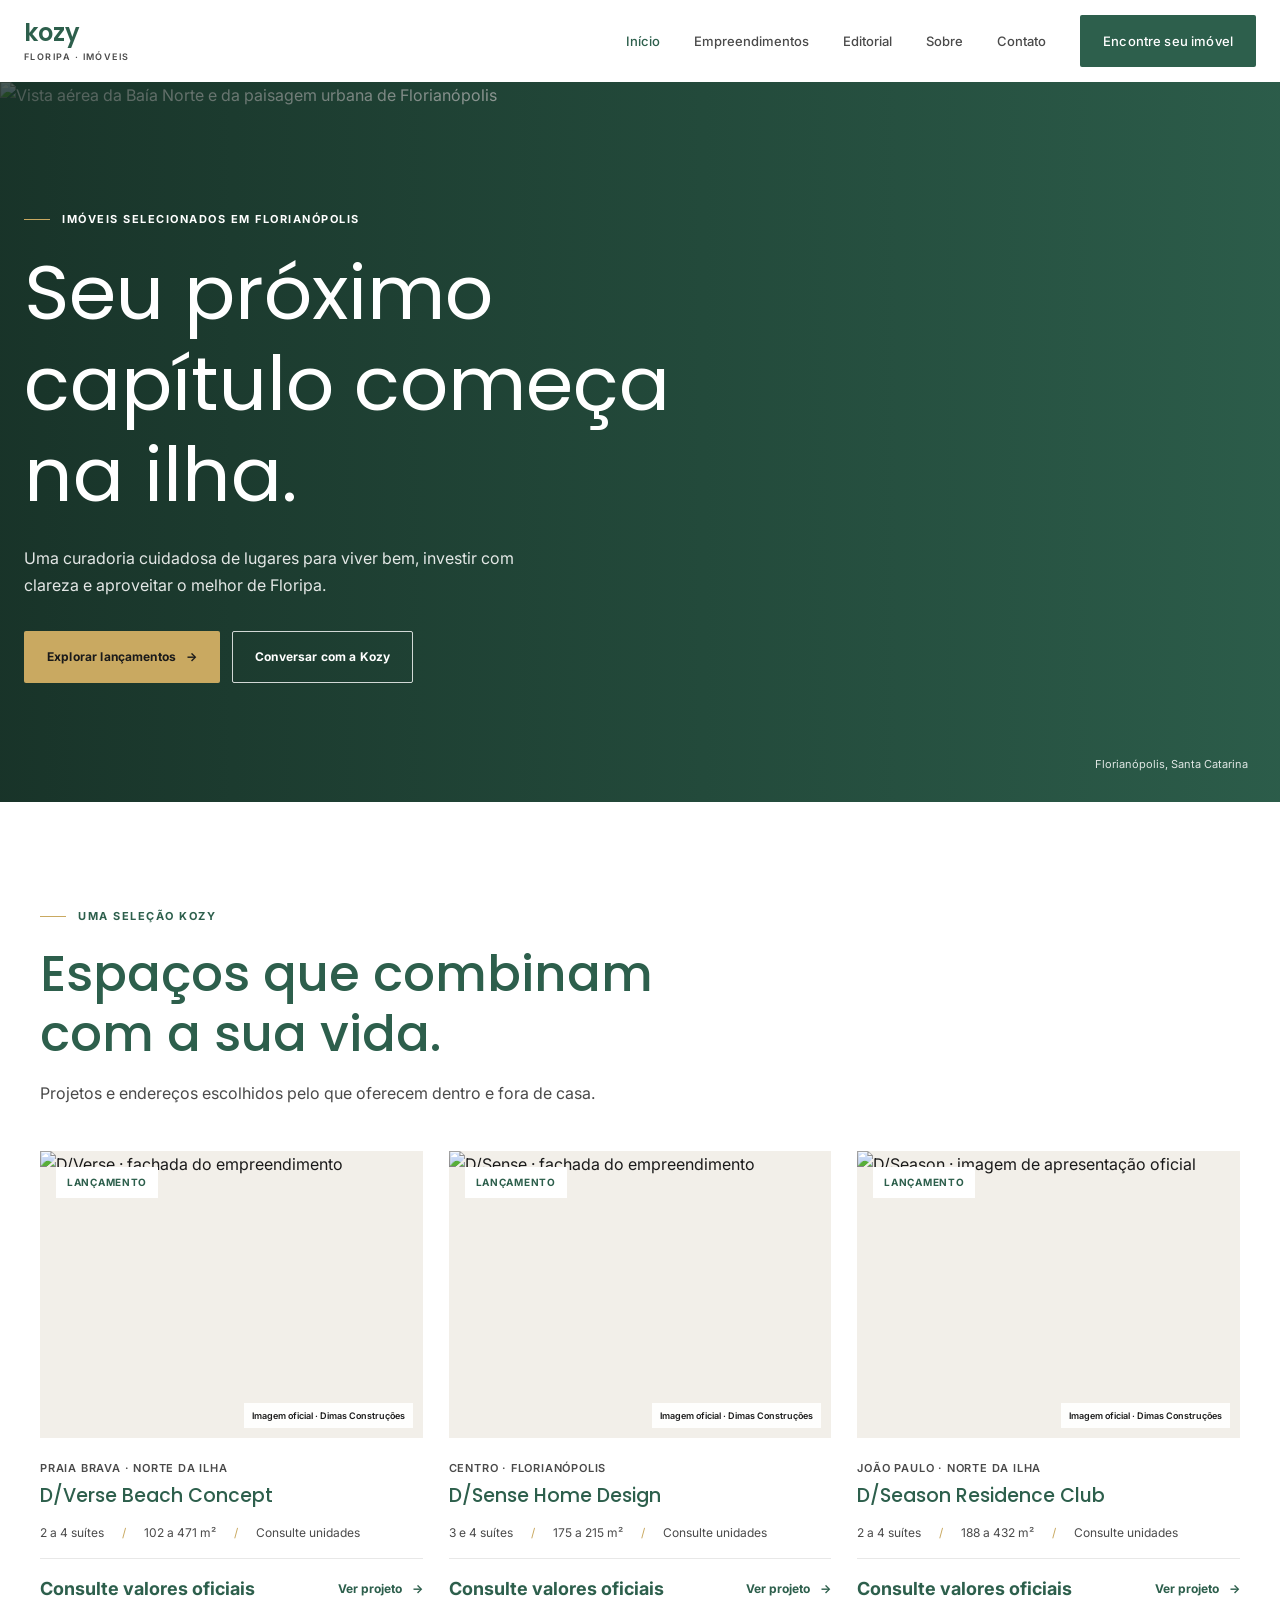
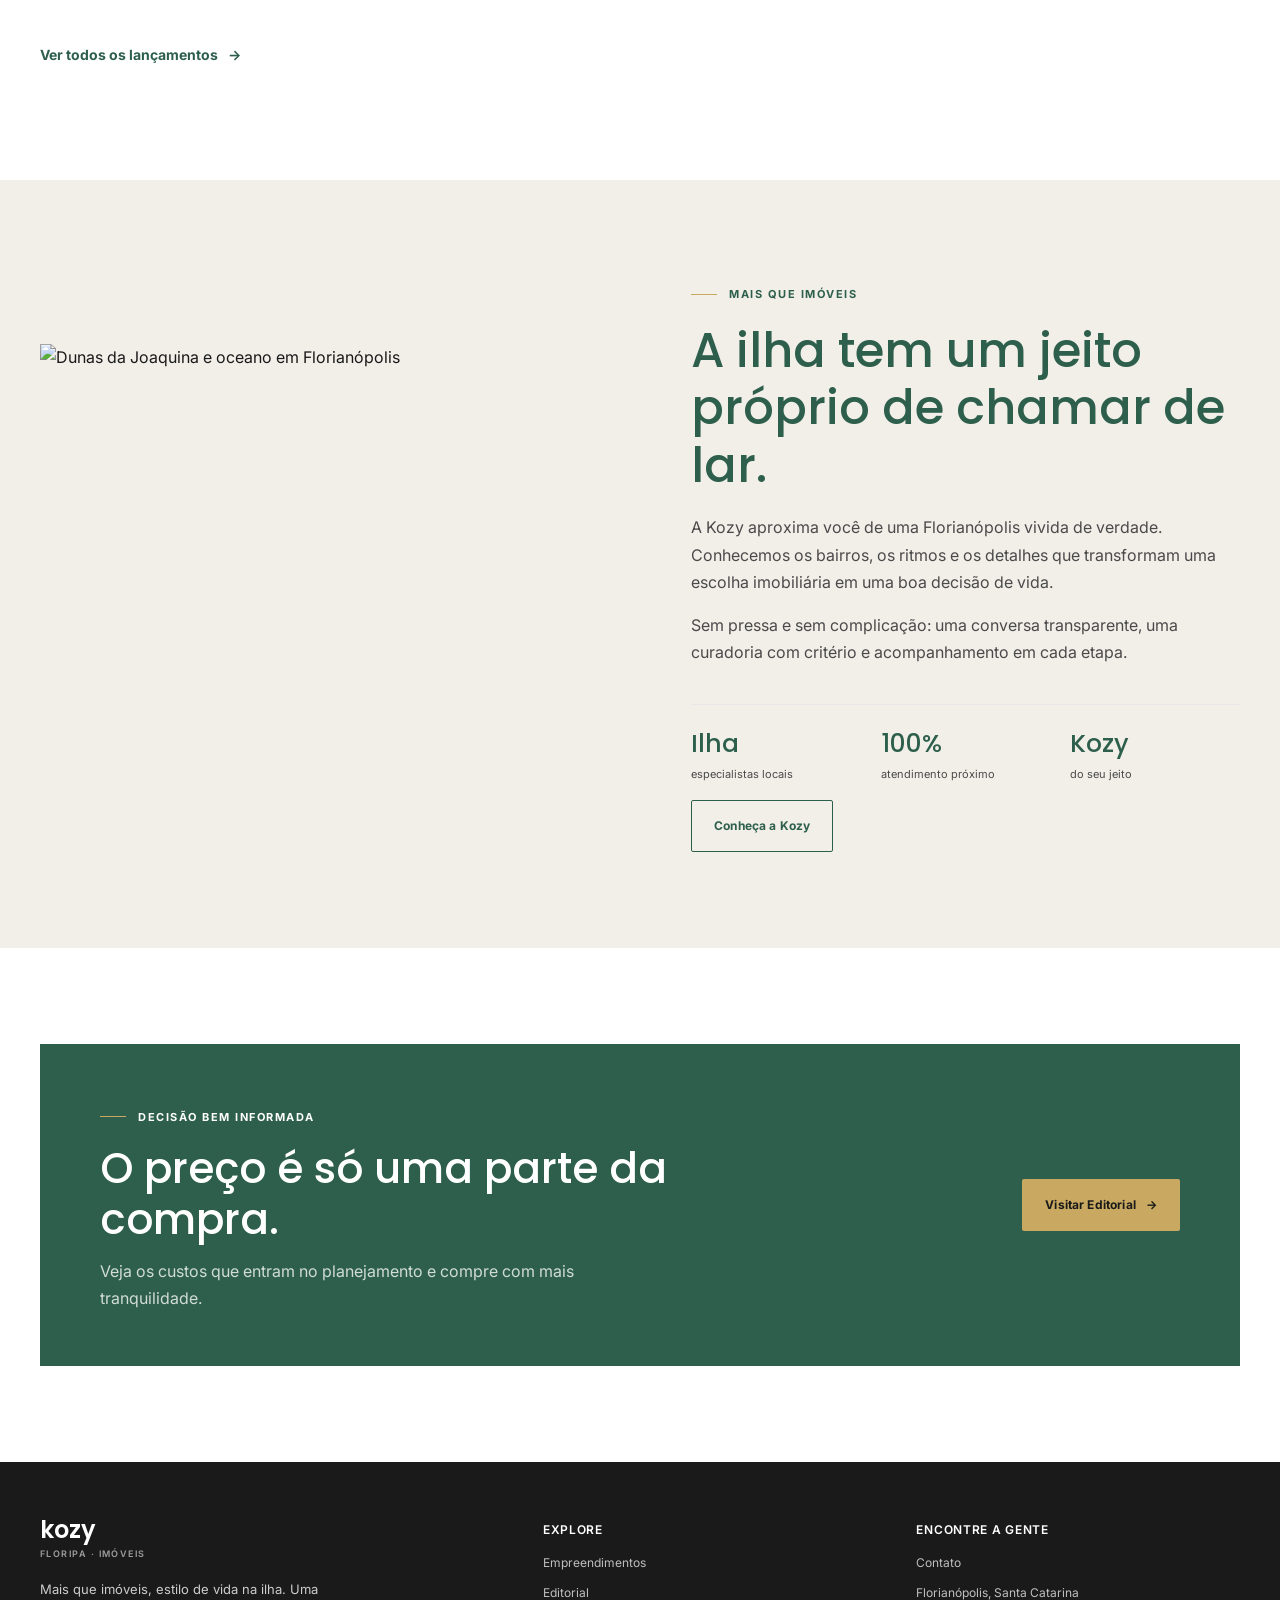
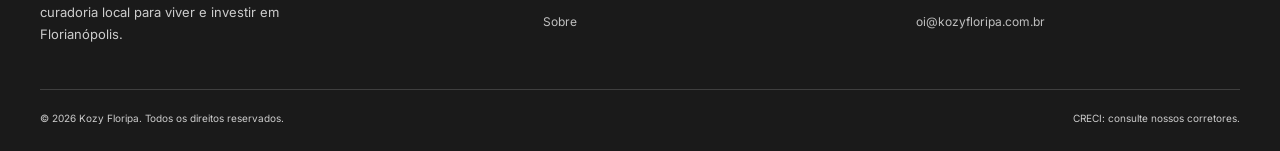
==== index.html @ d3d38489 "Publish Kozy Floripa static site" ====
<!doctype html>
<html lang="pt-BR">
<head>
  <meta charset="utf-8">
  <meta name="viewport" content="width=device-width, initial-scale=1">
  <meta name="description" content="Imóveis selecionados em Florianópolis. Descubra lançamentos e encontre seu lugar na ilha com a Kozy Floripa.">
  <meta name="theme-color" content="#2D5F4C">
  <title>Kozy Floripa | Mais que imóveis, estilo de vida na ilha</title>
  <link rel="preconnect" href="https://fonts.googleapis.com">
  <link rel="preconnect" href="https://fonts.gstatic.com" crossorigin>
  <link rel="preconnect" href="https://images.pexels.com">
  <link href="https://fonts.googleapis.com/css2?family=Inter:wght@400;500;600;700&family=Poppins:wght@400;500;600&display=swap" rel="stylesheet">
  <link rel="stylesheet" href="css/global.css">
  <script src="js/main.js" defer></script>
</head>
<body>
  <a class="skip-link" href="#conteudo">Pular para o conteúdo</a>
  <header class="site-header">
    <div class="header-inner">
      <a class="brand" href="index.html" aria-label="Kozy Floripa, página inicial"><span class="brand-name">kozy</span><span class="brand-caption">Floripa · imóveis</span></a>
      <button class="nav-toggle" type="button" aria-label="Abrir menu" aria-expanded="false" aria-controls="menu-principal"><span></span></button>
      <nav class="site-nav" id="menu-principal" aria-label="Navegação principal">
        <a href="index.html" aria-current="page">Início</a><a href="pages/lancamentos.html">Empreendimentos</a><a href="pages/editorial.html">Editorial</a><a href="#sobre-title">Sobre</a><a href="pages/contato.html">Contato</a><a class="button button--primary" href="pages/contato.html">Encontre seu imóvel</a>
      </nav>
    </div>
  </header>
  <main id="conteudo">
    <section class="hero" aria-labelledby="hero-title">
      <img class="hero-image" src="https://images.pexels.com/photos/15641806/pexels-photo-15641806.jpeg?auto=compress&amp;cs=tinysrgb&amp;w=2200" alt="Vista aérea da Baía Norte e da paisagem urbana de Florianópolis" fetchpriority="high">
      <div class="hero-content">
        <span class="eyebrow">Imóveis selecionados em Florianópolis</span>
        <h1 id="hero-title">Seu próximo capítulo começa na ilha.</h1>
        <p class="hero-copy">Uma curadoria cuidadosa de lugares para viver bem, investir com clareza e aproveitar o melhor de Floripa.</p>
        <div class="hero-actions"><a class="button button--secondary" href="pages/lancamentos.html">Explorar lançamentos <span aria-hidden="true">→</span></a><a class="button button--light" href="pages/contato.html">Conversar com a Kozy</a></div>
      </div>
      <span class="hero-note">Florianópolis, Santa Catarina</span>
    </section>
    <section class="section" aria-labelledby="destaques-title">
      <div class="container">
        <div class="section-heading"><span class="eyebrow">Uma seleção Kozy</span><h2 id="destaques-title">Espaços que combinam com a sua vida.</h2><p>Projetos e endereços escolhidos pelo que oferecem dentro e fora de casa.</p></div>
        <div class="property-grid" data-project-grid="featured">
          <article class="property-card"><a href="pages/empreendimento.html?imovel=brisa-do-leste" aria-label="Conheça o Brisa do Leste"><div class="property-image-wrap"><img class="property-image" src="https://images.pexels.com/photos/16962577/pexels-photo-16962577.jpeg?auto=compress&amp;cs=tinysrgb&amp;w=900" alt="Ondas na costa de Florianópolis" loading="lazy"><span class="property-status">Lançamento</span></div><div class="property-details"><p class="property-location">Rio Tavares · Florianópolis</p><h3>Brisa do Leste</h3><div class="property-meta"><span>2 e 3 quartos</span><span>78–124 m²</span><span>1–2 vagas</span></div><div class="property-footer"><span class="property-price">A partir de R$ 1,18 mi</span><span class="text-link" aria-hidden="true">Ver imóvel</span></div></div></a></article>
          <article class="property-card"><a href="pages/empreendimento.html?imovel=alameda-campeche" aria-label="Conheça o Alameda Campeche"><div class="property-image-wrap"><img class="property-image" src="https://images.pexels.com/photos/32852627/pexels-photo-32852627.jpeg?auto=compress&amp;cs=tinysrgb&amp;w=900" alt="Praia de Florianópolis à luz do amanhecer" loading="lazy"><span class="property-status">Últimas unidades</span></div><div class="property-details"><p class="property-location">Campeche · Florianópolis</p><h3>Alameda Campeche</h3><div class="property-meta"><span>2 quartos</span><span>84 m²</span><span>2 vagas</span></div><div class="property-footer"><span class="property-price">A partir de R$ 1,42 mi</span><span class="text-link" aria-hidden="true">Ver imóvel</span></div></div></a></article>
          <article class="property-card"><a href="pages/empreendimento.html?imovel=mirante-da-lagoa" aria-label="Conheça o Mirante da Lagoa"><div class="property-image-wrap"><img class="property-image" src="https://images.pexels.com/photos/34054819/pexels-photo-34054819.jpeg?auto=compress&amp;cs=tinysrgb&amp;w=900" alt="Paisagem costeira de Florianópolis com barcos e vegetação" loading="lazy"><span class="property-status">Em breve</span></div><div class="property-details"><p class="property-location">Lagoa da Conceição · Florianópolis</p><h3>Mirante da Lagoa</h3><div class="property-meta"><span>3 suítes</span><span>156 m²</span><span>2 vagas</span></div><div class="property-footer"><span class="property-price">Consulte condições</span><span class="text-link" aria-hidden="true">Ver imóvel</span></div></div></a></article>
        </div>
        <p style="margin-top:36px"><a class="text-link" href="pages/lancamentos.html">Ver todos os lançamentos</a></p>
      </div>
    </section>
    <section class="section section--sand" aria-labelledby="sobre-title">
      <div class="container split-layout">
        <img class="split-image" src="https://images.pexels.com/photos/15202791/pexels-photo-15202791.jpeg?auto=compress&amp;cs=tinysrgb&amp;w=1100" alt="Dunas da Joaquina e oceano em Florianópolis" loading="lazy">
        <div class="split-copy"><span class="eyebrow">Mais que imóveis</span><h2 id="sobre-title">A ilha tem um jeito próprio de chamar de lar.</h2><p>A Kozy aproxima você de uma Florianópolis vivida de verdade. Conhecemos os bairros, os ritmos e os detalhes que transformam uma escolha imobiliária em uma boa decisão de vida.</p><p>Sem pressa e sem complicação: uma conversa transparente, uma curadoria com critério e acompanhamento em cada etapa.</p><div class="stats-row"><div class="stat"><strong>Ilha</strong><span>especialistas locais</span></div><div class="stat"><strong>100%</strong><span>atendimento próximo</span></div><div class="stat"><strong>Kozy</strong><span>do seu jeito</span></div></div><a class="button button--outline" href="pages/contato.html">Conheça a Kozy</a></div>
      </div>
    </section>
    <section class="section" aria-labelledby="guia-title">
      <div class="container"><div class="cta-band"><div><span class="eyebrow" style="color:var(--branco)">Decisão bem informada</span><h2 id="guia-title">O preço é só uma parte da compra.</h2><p>Veja os custos que entram no planejamento e compre com mais tranquilidade.</p></div><a class="button button--secondary" href="pages/editorial.html">Visitar Editorial <span aria-hidden="true">→</span></a></div></div>
    </section>
  </main>
  <footer class="site-footer"><div class="container"><div class="footer-top"><div class="footer-brand"><a class="brand" href="index.html"><span class="brand-name">kozy</span><span class="brand-caption">Floripa · imóveis</span></a><p>Mais que imóveis, estilo de vida na ilha. Uma curadoria local para viver e investir em Florianópolis.</p></div><div class="footer-column"><h2>Explore</h2><a href="pages/lancamentos.html">Empreendimentos</a><a href="pages/editorial.html">Editorial</a><a href="#sobre-title">Sobre</a></div><div class="footer-column"><h2>Encontre a gente</h2><a href="pages/contato.html">Contato</a><address>Florianópolis, Santa Catarina</address><a href="mailto:oi@kozyfloripa.com.br">oi@kozyfloripa.com.br</a></div></div><div class="footer-bottom"><span>© 2026 Kozy Floripa. Todos os direitos reservados.</span><span>CRECI: consulte nossos corretores.</span></div></div></footer>
</body>
</html>
---- css/global.css ----
:root {
  --verde-natureza: #2D5F4C;
  --ouro-confianca: #C9A961;
  --coral-acolhimento: #E07A5F;
  --areia-leveza: #F2EFE9;
  --branco: #FFFFFF;
  --off-white: #FAFAFA;
  --cinza-claro: #E8E8E8;
  --cinza-medio: #9B9B9B;
  --cinza-escuro: #4A4A4A;
  --preto-suave: #1A1A1A;
  --sucesso: #2D5F4C;
  --alerta: #D4A574;
  --erro: #C75B5B;
  --informacao: #5B9BD5;
  --font-title: 'Poppins', sans-serif;
  --font-body: 'Inter', sans-serif;
  --content-width: 1200px;
  --space-section: 96px;
  --shadow-card: 0 8px 30px rgba(26, 26, 26, 0.08);
}

*, *::before, *::after { box-sizing: border-box; }
html { scroll-behavior: smooth; }
body {
  margin: 0;
  color: var(--preto-suave);
  background: var(--branco);
  font: 400 16px/1.7 var(--font-body);
  -webkit-font-smoothing: antialiased;
}
body, button, input, textarea, select { font-family: var(--font-body); }
img { display: block; max-width: 100%; }
a { color: inherit; text-decoration: none; }
button, input, textarea { font: inherit; }
button, a, summary { -webkit-tap-highlight-color: transparent; }
button { color: inherit; }
h1, h2, h3, h4 {
  margin: 0;
  color: var(--verde-natureza);
  font-family: var(--font-title);
  font-weight: 500;
  line-height: 1.2;
}
p { margin: 0 0 1rem; }
::selection { color: var(--branco); background: var(--verde-natureza); }
:focus-visible { outline: 3px solid var(--coral-acolhimento); outline-offset: 3px; }
.skip-link {
  position: fixed; z-index: 100; top: 8px; left: 8px; padding: 12px 16px;
  color: var(--branco); background: var(--verde-natureza); transform: translateY(-160%);
}
.skip-link:focus { transform: translateY(0); }
.container { width: min(var(--content-width), calc(100% - 48px)); margin-inline: auto; }
.section { padding-block: var(--space-section); }
.section--sand { background: var(--areia-leveza); }
.eyebrow {
  display: inline-flex; align-items: center; gap: 12px; margin-bottom: 18px;
  color: var(--verde-natureza); font-size: 11px; font-weight: 700; letter-spacing: 1.5px; text-transform: uppercase;
}
.eyebrow::before { width: 26px; height: 1px; background: var(--ouro-confianca); content: ''; }
.section-heading { max-width: 690px; margin-bottom: 44px; }
.section-heading h2 { max-width: 620px; font-size: clamp(32px, 4vw, 50px); }
.section-heading p { max-width: 560px; margin: 16px 0 0; color: var(--cinza-escuro); }
.text-link { display: inline-flex; align-items: center; gap: 10px; color: var(--verde-natureza); font-size: 14px; font-weight: 700; }
.text-link::after { content: '\2192'; transition: transform .2s ease; }
.text-link:hover::after { transform: translateX(4px); }

.site-header { position: relative; z-index: 20; background: var(--branco); }
.header-inner {
  display: flex; min-height: 82px; align-items: center; justify-content: space-between;
  width: min(1360px, calc(100% - 48px)); margin-inline: auto;
}
.brand { display: inline-flex; flex-direction: column; line-height: 1; }
.brand-name { color: var(--verde-natureza); font: 600 24px/1 var(--font-title); letter-spacing: 0; }
.brand-caption { margin-top: 7px; color: var(--cinza-escuro); font-size: 9px; font-weight: 600; letter-spacing: 1.45px; text-transform: uppercase; }
.site-nav { display: flex; align-items: center; gap: 34px; }
.site-nav a { color: var(--cinza-escuro); font-size: 13px; font-weight: 500; transition: color .2s; }
.site-nav a:hover, .site-nav a[aria-current="page"] { color: var(--verde-natureza); }
.site-nav a.button--primary, .site-nav a.button--primary:hover { color: var(--branco); }
.nav-toggle { display: none; width: 44px; height: 44px; align-items: center; justify-content: center; border: 1px solid var(--cinza-claro); background: transparent; cursor: pointer; }
.nav-toggle span, .nav-toggle span::before, .nav-toggle span::after { display: block; width: 18px; height: 1px; background: var(--verde-natureza); transition: transform .2s ease; }
.nav-toggle span { position: relative; }
.nav-toggle span::before, .nav-toggle span::after { position: absolute; left: 0; content: ''; }
.nav-toggle span::before { top: -6px; }
.nav-toggle span::after { top: 6px; }
.nav-toggle[aria-expanded="true"] span { background: transparent; }
.nav-toggle[aria-expanded="true"] span::before { top: 0; transform: rotate(45deg); }
.nav-toggle[aria-expanded="true"] span::after { top: 0; transform: rotate(-45deg); }

.button {
  display: inline-flex; min-height: 52px; align-items: center; justify-content: center; gap: 10px;
  padding: 0 22px; border: 1px solid transparent; border-radius: 2px;
  font-size: 12px; font-weight: 700; letter-spacing: .15px; cursor: pointer;
  transition: background .2s ease, color .2s ease, border-color .2s ease, transform .2s ease;
}
.button:hover { transform: translateY(-2px); }
.button--primary { color: var(--branco); background: var(--verde-natureza); }
.button--primary:hover { color: var(--branco); background: #234c3d; }
.button--secondary { color: var(--preto-suave); background: var(--ouro-confianca); }
.button--secondary:hover { color: var(--preto-suave); background: #d6ba78; }
.button--outline { border-color: var(--verde-natureza); color: var(--verde-natureza); background: transparent; }
.button--outline:hover { color: var(--branco); background: var(--verde-natureza); }
.button--light { border-color: rgba(255,255,255,.8); color: var(--branco); background: transparent; }
.button--light:hover { color: var(--verde-natureza); background: var(--branco); }

.hero { position: relative; display: flex; min-height: min(720px, calc(100svh - 82px)); align-items: center; color: var(--branco); background: var(--verde-natureza); isolation: isolate; }
.hero::before { position: absolute; z-index: -1; inset: 0; background: linear-gradient(90deg, rgba(18,38,30,.76) 0%, rgba(18,38,30,.44) 45%, rgba(18,38,30,.05) 100%); content: ''; }
.hero-image { position: absolute; z-index: -2; inset: 0; width: 100%; height: 100%; object-fit: cover; object-position: center 52%; }
.hero-content { width: min(1360px, calc(100% - 48px)); margin-inline: auto; padding-block: 90px; }
.hero .eyebrow { color: var(--branco); }
.hero h1 { max-width: 730px; color: var(--branco); font-size: clamp(42px, 6vw, 76px); font-weight: 400; }
.hero-copy { max-width: 520px; margin: 24px 0 32px; color: rgba(255,255,255,.88); font-size: 16px; }
.hero-actions { display: flex; flex-wrap: wrap; gap: 12px; }
.hero-note { position: absolute; right: 32px; bottom: 28px; color: rgba(255,255,255,.85); font-size: 11px; }
.page-hero { padding: 82px 0 74px; background: var(--areia-leveza); }
.page-hero .container { max-width: 900px; }
.page-hero h1 { max-width: 800px; font-size: clamp(38px, 5vw, 62px); }
.page-hero p { max-width: 650px; margin: 20px 0 0; color: var(--cinza-escuro); font-size: 17px; }

.property-grid { display: grid; grid-template-columns: repeat(3, minmax(0, 1fr)); gap: 26px; }
.property-card { min-width: 0; background: var(--branco); }
.property-image-wrap { position: relative; overflow: hidden; aspect-ratio: 4 / 3; background: var(--areia-leveza); }
.property-image { width: 100%; height: 100%; object-fit: cover; transition: transform .55s cubic-bezier(.2,.7,.2,1); }
.property-card:hover .property-image { transform: scale(1.035); }
.property-status { position: absolute; top: 16px; left: 16px; padding: 7px 11px; color: var(--verde-natureza); background: var(--branco); font-size: 10px; font-weight: 700; letter-spacing: .7px; text-transform: uppercase; }
.property-image-caption { position: absolute; right: 10px; bottom: 10px; padding: 5px 8px; color: var(--preto-suave); background: rgba(255,255,255,.92); font-size: 9px; font-weight: 600; }
.property-details { padding: 21px 0 0; }
.property-card > a { display: block; height: 100%; }
.property-location { margin-bottom: 7px; color: var(--cinza-escuro); font-size: 11px; font-weight: 600; letter-spacing: .8px; text-transform: uppercase; }
.property-details h3 { font-size: 19px; }
.property-meta { display: flex; flex-wrap: wrap; gap: 9px 18px; margin: 15px 0; color: var(--cinza-escuro); font-size: 12px; }
.property-meta span + span::before { margin-right: 18px; color: var(--ouro-confianca); content: '/'; }
.property-price { color: var(--verde-natureza); font-size: 18px; font-weight: 700; }
.property-footer { display: flex; align-items: center; justify-content: space-between; gap: 12px; padding-top: 15px; border-top: 1px solid var(--cinza-claro); }
.property-footer .text-link { font-size: 12px; }
.listing-toolbar { display: flex; flex-wrap: wrap; align-items: center; justify-content: space-between; gap: 18px; margin-bottom: 34px; }
.filter-list { display: flex; flex-wrap: wrap; gap: 8px; }
.filter-button { min-height: 40px; padding: 0 14px; border: 1px solid var(--cinza-claro); color: var(--cinza-escuro); background: var(--branco); font-size: 12px; cursor: pointer; }
.filter-button[aria-pressed="true"] { border-color: var(--verde-natureza); color: var(--branco); background: var(--verde-natureza); }
.listing-count { color: var(--cinza-escuro); font-size: 12px; }
.property-card[hidden] { display: none; }
.property-detail-hero { padding: 70px 0 46px; background: var(--areia-leveza); }
.property-detail-hero h1 { max-width: 850px; font-size: clamp(38px, 5vw, 62px); }
.property-detail-hero p { max-width: 650px; margin: 18px 0 0; color: var(--cinza-escuro); }
.property-gallery { display: grid; grid-template-columns: repeat(2, minmax(0, 1fr)); gap: 18px; }
.property-gallery-item { min-width: 0; margin: 0; }
.property-gallery-item:first-child { grid-column: 1 / -1; }
.property-gallery-item img { width: 100%; aspect-ratio: 16 / 10; object-fit: cover; background: var(--areia-leveza); }
.property-gallery-item:first-child img { aspect-ratio: 2 / 1; }
.property-gallery-item figcaption { padding-top: 9px; color: var(--cinza-escuro); font-size: 12px; }
.property-detail-note { margin-top: 28px; padding: 18px 20px; border-left: 2px solid var(--ouro-confianca); color: var(--cinza-escuro); background: var(--areia-leveza); font-size: 12px; }
.page-end-marker { display: block; width: 100%; height: 2px; }
.editorial-grid { display: grid; grid-template-columns: repeat(2, minmax(0, 1fr)); gap: 32px; }
.editorial-card { min-width: 0; }
.editorial-card a { display: block; }
.editorial-image-wrap { overflow: hidden; aspect-ratio: 16 / 10; background: var(--areia-leveza); }
.editorial-image { width: 100%; height: 100%; object-fit: cover; transition: transform .55s cubic-bezier(.2,.7,.2,1); }
.editorial-card a:hover .editorial-image { transform: scale(1.035); }
.editorial-card-copy { padding-top: 20px; }
.editorial-category { margin-bottom: 9px; color: var(--coral-acolhimento); font-size: 10px; font-weight: 700; letter-spacing: 1.1px; text-transform: uppercase; }
.editorial-card h2 { margin-bottom: 10px; font-size: 26px; }
.editorial-card-copy p:not(.editorial-category) { max-width: 540px; margin-bottom: 16px; color: var(--cinza-escuro); font-size: 14px; }
.editorial-meta { display: flex; gap: 16px; margin-top: 18px; color: var(--cinza-medio); font-size: 11px; }

.split-layout { display: grid; grid-template-columns: 1fr 1fr; align-items: center; gap: clamp(40px, 8vw, 110px); }
.split-image { width: 100%; min-height: 440px; max-height: 580px; object-fit: cover; }
.split-copy h2 { margin-bottom: 20px; font-size: clamp(32px, 4vw, 48px); }
.split-copy p { color: var(--cinza-escuro); }
.split-copy .button { margin-top: 14px; }
.stats-row { display: grid; grid-template-columns: repeat(3, 1fr); gap: 20px; margin-top: 38px; padding-top: 24px; border-top: 1px solid var(--cinza-claro); }
.stat strong { display: block; color: var(--verde-natureza); font: 500 25px/1.2 var(--font-title); }
.stat span { color: var(--cinza-escuro); font-size: 11px; }

.cta-band { display: flex; align-items: center; justify-content: space-between; gap: 36px; padding: 54px 60px; color: var(--branco); background: var(--verde-natureza); }
.cta-band h2 { max-width: 630px; color: var(--branco); font-size: clamp(28px, 3.4vw, 42px); }
.cta-band p { max-width: 550px; margin: 13px 0 0; color: rgba(255,255,255,.78); }
.cta-band .button { flex: 0 0 auto; }

.article-layout { display: grid; grid-template-columns: 250px minmax(0, 1fr); align-items: start; gap: 64px; }
.article-body { max-width: 760px; }
.article-toc { grid-column: 1; grid-row: 1; }
.article-body { grid-column: 2; grid-row: 1; }
.article-body h2 { margin: 52px 0 16px; font-size: 30px; }
.article-body h3 { margin: 32px 0 12px; font-size: 21px; }
.article-body p, .article-body li { color: var(--cinza-escuro); }
.article-body ul { padding-left: 22px; }
.article-toc { position: sticky; top: 24px; padding: 24px; border-left: 2px solid var(--ouro-confianca); background: var(--areia-leveza); }
.article-toc strong { display: block; margin-bottom: 12px; color: var(--verde-natureza); font-family: var(--font-title); font-size: 14px; }
.article-toc a { display: block; padding: 5px 0; color: var(--cinza-escuro); font-size: 12px; }
.article-toc a:hover { color: var(--verde-natureza); }
.comparison-wrap { overflow-x: auto; margin: 28px 0; }
.comparison-table { width: 100%; min-width: 570px; border-collapse: collapse; text-align: left; }
.comparison-table th, .comparison-table td { padding: 15px 16px; border-bottom: 1px solid var(--cinza-claro); }
.comparison-table th { color: var(--verde-natureza); background: var(--areia-leveza); font-size: 12px; }
.comparison-table td { color: var(--cinza-escuro); font-size: 13px; }
.comparison-table td:first-child { color: var(--preto-suave); font-weight: 600; }
.checklist { display: grid; gap: 11px; margin: 24px 0; padding: 0; list-style: none; }
.checklist li { display: flex; align-items: flex-start; gap: 12px; }
.checklist input { width: 18px; height: 18px; flex: 0 0 18px; margin: 4px 0 0; accent-color: var(--verde-natureza); }
.checklist label { color: var(--cinza-escuro); cursor: pointer; }
.faq-list { border-top: 1px solid var(--cinza-claro); }
.faq-item { border-bottom: 1px solid var(--cinza-claro); }
.faq-item summary { display: flex; align-items: center; justify-content: space-between; gap: 18px; padding: 21px 0; color: var(--verde-natureza); font-family: var(--font-title); font-size: 16px; cursor: pointer; list-style: none; }
.faq-item summary::-webkit-details-marker { display: none; }
.faq-item summary::after { color: var(--ouro-confianca); font: 400 24px/1 var(--font-body); content: '+'; }
.faq-item[open] summary::after { content: '\2212'; }
.faq-answer { max-width: 750px; padding: 0 38px 18px 0; color: var(--cinza-escuro); font-size: 14px; }
.article-gallery { display: grid; grid-template-columns: repeat(2, minmax(0, 1fr)); gap: 12px; margin: 30px 0; }
.article-gallery figure { min-width: 0; margin: 0; }
.article-gallery img { width: 100%; aspect-ratio: 4 / 3; object-fit: cover; background: var(--areia-leveza); }
.article-gallery figcaption { padding-top: 7px; color: var(--cinza-medio); font-size: 11px; }
.article-end { min-height: 1px; }
.reading-modal[hidden] { display: none; }
.reading-modal { position: fixed; z-index: 100; inset: 0; display: grid; place-items: center; padding: 20px; }
.reading-modal-backdrop { position: absolute; inset: 0; background: rgba(26,26,26,.66); }
.reading-modal-panel { position: relative; width: min(100%, 520px); padding: 38px; background: var(--branco); box-shadow: var(--shadow-card); }
.reading-modal-close { position: absolute; top: 12px; right: 12px; display: grid; width: 40px; height: 40px; place-items: center; border: 1px solid var(--cinza-claro); background: var(--branco); font-size: 22px; cursor: pointer; }
.reading-modal-panel h2 { margin-bottom: 14px; font-size: 32px; }
.reading-modal-panel p { color: var(--cinza-escuro); }
.reading-modal-panel .button { margin-top: 8px; }
body.modal-open { overflow: hidden; }

.contact-layout { display: grid; grid-template-columns: .8fr 1.2fr; gap: 80px; }
.contact-copy h2 { margin-bottom: 18px; font-size: 38px; }
.contact-copy > p { color: var(--cinza-escuro); }
.contact-method { margin-top: 28px; padding-top: 20px; border-top: 1px solid var(--cinza-claro); }
.contact-method span { display: block; margin-bottom: 5px; color: var(--cinza-medio); font-size: 10px; font-weight: 700; letter-spacing: 1px; text-transform: uppercase; }
.contact-method a, .contact-method address { color: var(--verde-natureza); font-size: 15px; font-style: normal; font-weight: 600; }
.contact-form { display: grid; grid-template-columns: 1fr 1fr; gap: 18px; }
.form-field { display: grid; gap: 7px; }
.form-field--full { grid-column: 1 / -1; }
.form-field label { color: var(--cinza-escuro); font-size: 12px; font-weight: 600; }
.form-field input, .form-field textarea, .form-field select { width: 100%; min-height: 50px; padding: 12px 14px; border: 1px solid var(--cinza-claro); border-radius: 0; color: var(--preto-suave); background: var(--branco); font-size: 14px; }
.form-field textarea { min-height: 130px; resize: vertical; }
.form-field input::placeholder, .form-field textarea::placeholder { color: var(--cinza-medio); }
.form-note { grid-column: 1 / -1; color: var(--cinza-escuro); font-size: 11px; }
.form-status { grid-column: 1 / -1; min-height: 20px; color: var(--verde-natureza); font-size: 13px; }
.contact-form .button { justify-self: start; }
.map-frame { display: block; width: 100%; height: 350px; border: 0; background: var(--areia-leveza); }

.site-footer { padding: 56px 0 24px; color: rgba(255,255,255,.78); background: var(--preto-suave); }
.footer-top { display: grid; grid-template-columns: 1.4fr 1fr 1fr; gap: 50px; padding-bottom: 44px; }
.footer-brand .brand-name { color: var(--branco); }
.footer-brand .brand-caption { color: rgba(255,255,255,.58); }
.footer-brand p { max-width: 320px; margin: 20px 0 0; font-size: 13px; }
.footer-column h2 { margin: 4px 0 16px; color: var(--branco); font: 600 12px var(--font-body); letter-spacing: .7px; text-transform: uppercase; }
.footer-column a, .footer-column address { display: block; margin: 9px 0; color: rgba(255,255,255,.72); font-size: 12px; font-style: normal; }
.footer-column a:hover { color: var(--ouro-confianca); }
.footer-bottom { display: flex; justify-content: space-between; gap: 18px; padding-top: 20px; border-top: 1px solid rgba(255,255,255,.16); font-size: 10px; }

@media (max-width: 900px) {
  :root { --space-section: 76px; }
  .site-nav { gap: 20px; }
  .site-nav .button { min-height: 44px; padding-inline: 14px; }
  .property-grid { grid-template-columns: repeat(2, minmax(0, 1fr)); }
  .article-layout { grid-template-columns: 1fr; gap: 26px; }
  .article-toc, .article-body { grid-column: 1; grid-row: auto; }
  .article-toc { position: static; }
  .contact-layout { gap: 44px; }
}
@media (max-width: 820px) {
  .nav-toggle { display: flex; }
  .site-nav {
    position: absolute; top: 100%; right: 0; left: 0; display: none; align-items: stretch; gap: 0;
    padding: 8px 18px 18px; border-top: 1px solid var(--cinza-claro); background: var(--branco); box-shadow: var(--shadow-card);
  }
  .site-nav.is-open { display: flex; flex-direction: column; }
  .site-nav a:not(.button) { padding: 13px 4px; border-bottom: 1px solid var(--cinza-claro); }
  .site-nav .button { margin-top: 14px; }
}
@media (max-width: 680px) {
  :root { --space-section: 62px; }
  .container, .header-inner, .hero-content { width: min(100% - 36px, var(--content-width)); }
  .header-inner { min-height: 72px; }
  .nav-toggle { display: flex; }
  .site-nav {
    position: absolute; top: 100%; right: 0; left: 0; display: none; align-items: stretch; gap: 0;
    padding: 8px 18px 18px; border-top: 1px solid var(--cinza-claro); background: var(--branco); box-shadow: var(--shadow-card);
  }
  .site-nav.is-open { display: flex; flex-direction: column; }
  .site-nav a:not(.button) { padding: 13px 4px; border-bottom: 1px solid var(--cinza-claro); }
  .site-nav .button { margin-top: 14px; }
  .hero { min-height: 650px; min-height: min(720px, calc(100svh - 72px)); }
  .hero::before { background: linear-gradient(90deg, rgba(18,38,30,.74), rgba(18,38,30,.3)); }
  .hero-content { padding-block: 70px; }
  .hero h1 { max-width: 550px; font-size: clamp(40px, 11vw, 60px); }
  .hero-copy { font-size: 14px; }
  .hero-note { right: 18px; bottom: 16px; font-size: 9px; }
  .page-hero { padding: 60px 0 52px; }
  .page-hero p { font-size: 15px; }
  .property-grid { grid-template-columns: 1fr; gap: 34px; }
  .property-gallery { grid-template-columns: 1fr; gap: 16px; }
  .property-gallery-item:first-child { grid-column: auto; }
  .property-gallery-item:first-child img { aspect-ratio: 4 / 3; }
  .editorial-grid { grid-template-columns: 1fr; gap: 36px; }
  .property-image-wrap { aspect-ratio: 1.25 / 1; }
  .split-layout, .contact-layout { grid-template-columns: 1fr; gap: 34px; }
  .split-image { min-height: 300px; max-height: 420px; }
  .stats-row { gap: 10px; }
  .stat strong { font-size: 21px; }
  .stat span { font-size: 10px; }
  .cta-band { align-items: flex-start; flex-direction: column; padding: 36px 24px; }
  .listing-toolbar { align-items: flex-start; flex-direction: column; }
  .filter-list { gap: 6px; }
  .filter-button { padding-inline: 11px; }
  .article-body h2 { margin-top: 40px; font-size: 26px; }
  .article-gallery { gap: 8px; }
  .reading-modal-panel { padding: 32px 24px 26px; }
  .reading-modal-panel h2 { font-size: 27px; }
  .contact-copy h2 { font-size: 32px; }
  .contact-form { grid-template-columns: 1fr; }
  .form-field--full, .form-note, .form-status { grid-column: auto; }
  .footer-top { grid-template-columns: 1fr 1fr; gap: 30px 20px; }
  .footer-brand { grid-column: 1 / -1; }
  .footer-bottom { flex-direction: column; }
}
@media (prefers-reduced-motion: reduce) {
  *, *::before, *::after { scroll-behavior: auto !important; transition-duration: .01ms !important; animation-duration: .01ms !important; }
}
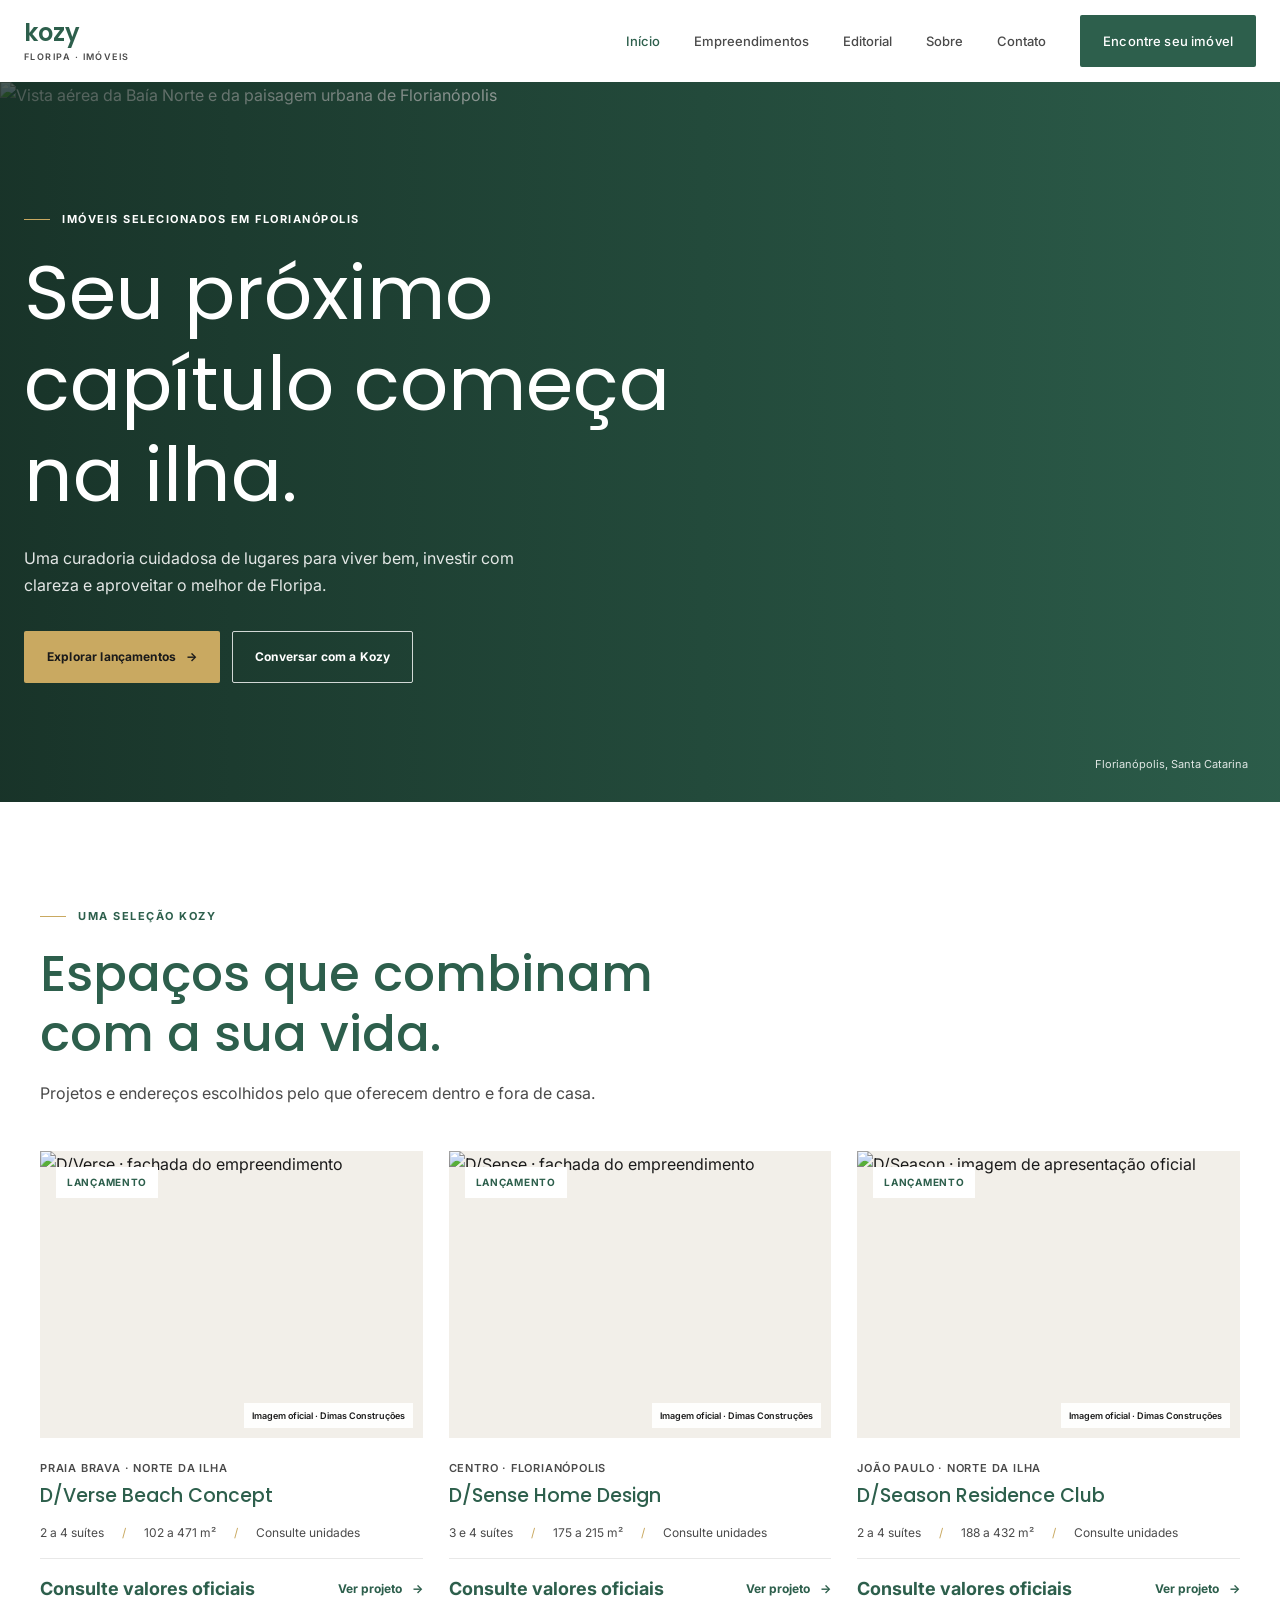
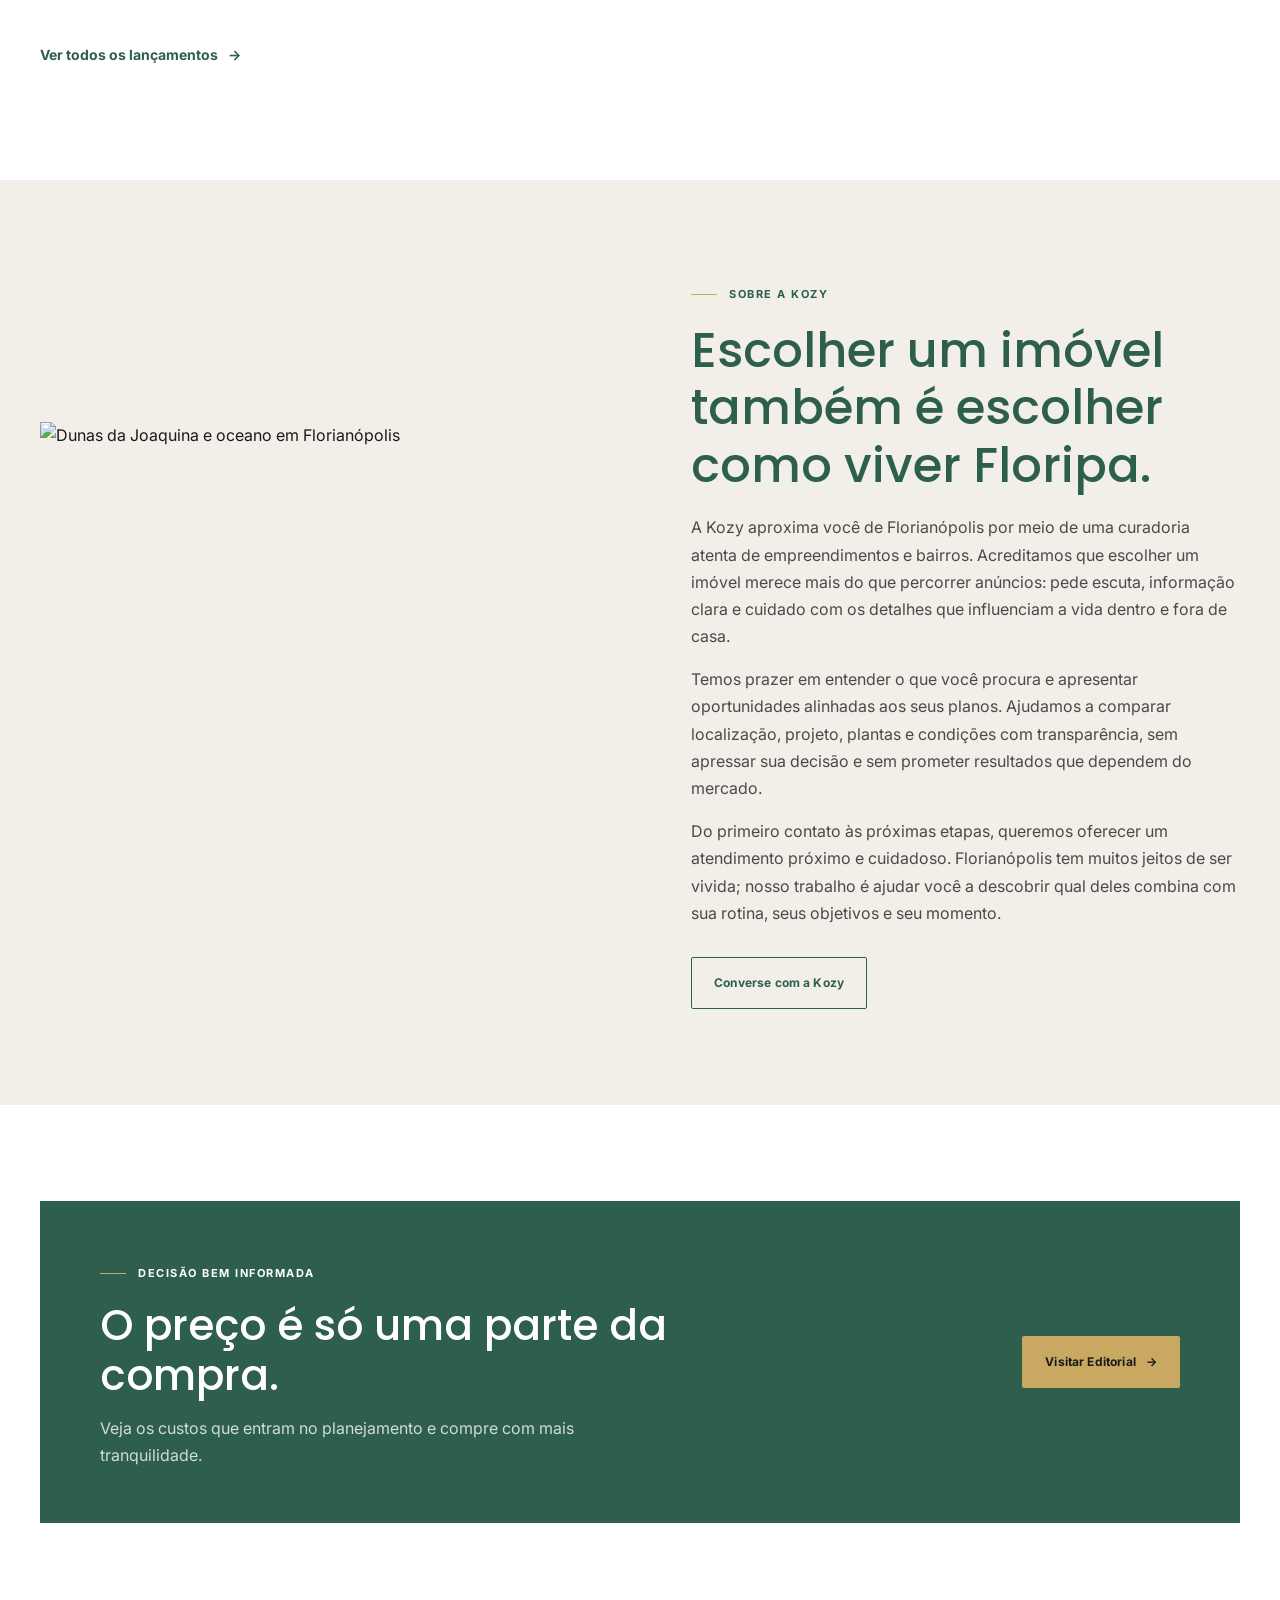
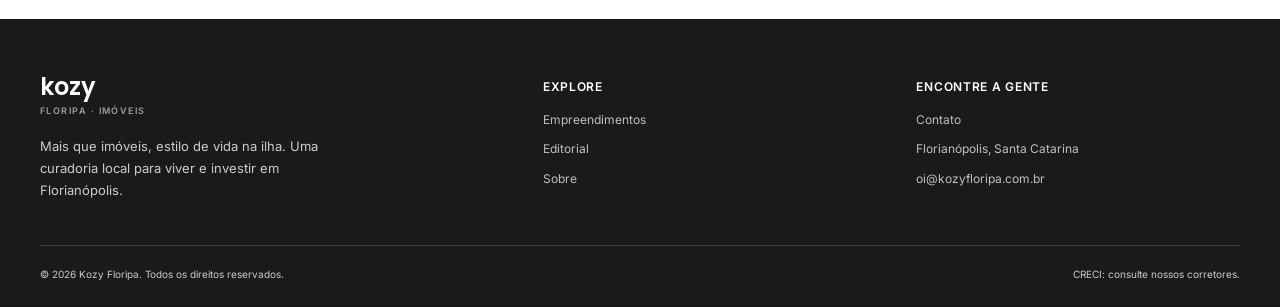
==== commit 8fa91332: "Improve Kozy Floripa SEO and add Russia guide" ====
--- a/index.html
+++ b/index.html
@@ -6,6 +6,41 @@
   <meta name="description" content="Imóveis selecionados em Florianópolis. Descubra lançamentos e encontre seu lugar na ilha com a Kozy Floripa.">
   <meta name="theme-color" content="#2D5F4C">
   <title>Kozy Floripa | Mais que imóveis, estilo de vida na ilha</title>
+  <link rel="canonical" href="https://shiriudailha.github.io/kozy-floripa/">
+  <meta property="og:type" content="website">
+  <meta property="og:locale" content="pt_BR">
+  <meta property="og:site_name" content="Kozy Floripa">
+  <meta property="og:title" content="Kozy Floripa | Imóveis selecionados na ilha">
+  <meta property="og:description" content="Uma curadoria cuidadosa de empreendimentos e bairros para viver Florianópolis.">
+  <meta property="og:url" content="https://shiriudailha.github.io/kozy-floripa/">
+  <meta property="og:image" content="https://images.pexels.com/photos/15641806/pexels-photo-15641806.jpeg?auto=compress&amp;cs=tinysrgb&amp;w=1200">
+  <meta name="twitter:card" content="summary_large_image">
+  <meta name="twitter:title" content="Kozy Floripa | Imóveis selecionados na ilha">
+  <meta name="twitter:description" content="Uma curadoria cuidadosa de empreendimentos e bairros para viver Florianópolis.">
+  <meta name="twitter:image" content="https://images.pexels.com/photos/15641806/pexels-photo-15641806.jpeg?auto=compress&amp;cs=tinysrgb&amp;w=1200">
+  <script type="application/ld+json">
+  {
+    "@context": "https://schema.org",
+    "@graph": [
+      {
+        "@type": "Organization",
+        "@id": "https://shiriudailha.github.io/kozy-floripa/#organization",
+        "name": "Kozy Floripa",
+        "url": "https://shiriudailha.github.io/kozy-floripa/",
+        "description": "Curadoria de empreendimentos e orientação imobiliária em Florianópolis, Santa Catarina.",
+        "areaServed": { "@type": "City", "name": "Florianópolis" }
+      },
+      {
+        "@type": "WebSite",
+        "@id": "https://shiriudailha.github.io/kozy-floripa/#website",
+        "name": "Kozy Floripa",
+        "url": "https://shiriudailha.github.io/kozy-floripa/",
+        "inLanguage": "pt-BR",
+        "publisher": { "@id": "https://shiriudailha.github.io/kozy-floripa/#organization" }
+      }
+    ]
+  }
+  </script>
   <link rel="preconnect" href="https://fonts.googleapis.com">
   <link rel="preconnect" href="https://fonts.gstatic.com" crossorigin>
   <link rel="preconnect" href="https://images.pexels.com">
@@ -39,9 +74,9 @@
       <div class="container">
         <div class="section-heading"><span class="eyebrow">Uma seleção Kozy</span><h2 id="destaques-title">Espaços que combinam com a sua vida.</h2><p>Projetos e endereços escolhidos pelo que oferecem dentro e fora de casa.</p></div>
         <div class="property-grid" data-project-grid="featured">
-          <article class="property-card"><a href="pages/empreendimento.html?imovel=brisa-do-leste" aria-label="Conheça o Brisa do Leste"><div class="property-image-wrap"><img class="property-image" src="https://images.pexels.com/photos/16962577/pexels-photo-16962577.jpeg?auto=compress&amp;cs=tinysrgb&amp;w=900" alt="Ondas na costa de Florianópolis" loading="lazy"><span class="property-status">Lançamento</span></div><div class="property-details"><p class="property-location">Rio Tavares · Florianópolis</p><h3>Brisa do Leste</h3><div class="property-meta"><span>2 e 3 quartos</span><span>78–124 m²</span><span>1–2 vagas</span></div><div class="property-footer"><span class="property-price">A partir de R$ 1,18 mi</span><span class="text-link" aria-hidden="true">Ver imóvel</span></div></div></a></article>
-          <article class="property-card"><a href="pages/empreendimento.html?imovel=alameda-campeche" aria-label="Conheça o Alameda Campeche"><div class="property-image-wrap"><img class="property-image" src="https://images.pexels.com/photos/32852627/pexels-photo-32852627.jpeg?auto=compress&amp;cs=tinysrgb&amp;w=900" alt="Praia de Florianópolis à luz do amanhecer" loading="lazy"><span class="property-status">Últimas unidades</span></div><div class="property-details"><p class="property-location">Campeche · Florianópolis</p><h3>Alameda Campeche</h3><div class="property-meta"><span>2 quartos</span><span>84 m²</span><span>2 vagas</span></div><div class="property-footer"><span class="property-price">A partir de R$ 1,42 mi</span><span class="text-link" aria-hidden="true">Ver imóvel</span></div></div></a></article>
-          <article class="property-card"><a href="pages/empreendimento.html?imovel=mirante-da-lagoa" aria-label="Conheça o Mirante da Lagoa"><div class="property-image-wrap"><img class="property-image" src="https://images.pexels.com/photos/34054819/pexels-photo-34054819.jpeg?auto=compress&amp;cs=tinysrgb&amp;w=900" alt="Paisagem costeira de Florianópolis com barcos e vegetação" loading="lazy"><span class="property-status">Em breve</span></div><div class="property-details"><p class="property-location">Lagoa da Conceição · Florianópolis</p><h3>Mirante da Lagoa</h3><div class="property-meta"><span>3 suítes</span><span>156 m²</span><span>2 vagas</span></div><div class="property-footer"><span class="property-price">Consulte condições</span><span class="text-link" aria-hidden="true">Ver imóvel</span></div></div></a></article>
+          <article class="property-card"><a href="pages/empreendimento.html?imovel=d-verse" aria-label="Conheça o D/Verse Beach Concept"><div class="property-image-wrap"><img class="property-image" src="https://www.dimasconstrucoes.com.br/dverse/assets/images/facade.jpg" alt="Perspectiva da fachada do D/Verse Beach Concept, na Praia Brava" loading="lazy"><span class="property-status">Lançamento</span><span class="property-image-caption">Imagem oficial · Dimas Construções</span></div><div class="property-details"><p class="property-location">Praia Brava · Norte da ilha</p><h3>D/Verse Beach Concept</h3><div class="property-meta"><span>2 a 4 suítes</span><span>Consulte plantas</span><span>Florianópolis</span></div><div class="property-footer"><span class="property-price">Consulte valores oficiais</span><span class="text-link" aria-hidden="true">Ver projeto</span></div></div></a></article>
+          <article class="property-card"><a href="pages/empreendimento.html?imovel=d-sense" aria-label="Conheça o D/Sense Home Design"><div class="property-image-wrap"><img class="property-image" src="https://www.dimasconstrucoes.com.br/dsense/_next/static/media/fachada.e4e38ace.jpg" alt="Perspectiva da fachada do D/Sense Home Design, no Centro de Florianópolis" loading="lazy"><span class="property-status">Lançamento</span><span class="property-image-caption">Imagem oficial · Dimas Construções</span></div><div class="property-details"><p class="property-location">Centro · Florianópolis</p><h3>D/Sense Home Design</h3><div class="property-meta"><span>3 e 4 suítes</span><span>175 a 215 m²</span><span>Consulte vagas</span></div><div class="property-footer"><span class="property-price">Consulte valores oficiais</span><span class="text-link" aria-hidden="true">Ver projeto</span></div></div></a></article>
+          <article class="property-card"><a href="pages/empreendimento.html?imovel=d-season" aria-label="Conheça o D/Season Residence Club"><div class="property-image-wrap"><img class="property-image" src="https://www.dimasconstrucoes.com.br/dseason/assets/images/home-hero.jpg" alt="Imagem oficial de apresentação do D/Season Residence Club, no João Paulo" loading="lazy"><span class="property-status">Lançamento</span><span class="property-image-caption">Imagem oficial · Dimas Construções</span></div><div class="property-details"><p class="property-location">João Paulo · Florianópolis</p><h3>D/Season Residence Club</h3><div class="property-meta"><span>2 a 4 suítes</span><span>188 a 432 m²</span><span>Consulte vagas</span></div><div class="property-footer"><span class="property-price">Consulte valores oficiais</span><span class="text-link" aria-hidden="true">Ver projeto</span></div></div></a></article>
         </div>
         <p style="margin-top:36px"><a class="text-link" href="pages/lancamentos.html">Ver todos os lançamentos</a></p>
       </div>
@@ -49,7 +84,7 @@
     <section class="section section--sand" aria-labelledby="sobre-title">
       <div class="container split-layout">
         <img class="split-image" src="https://images.pexels.com/photos/15202791/pexels-photo-15202791.jpeg?auto=compress&amp;cs=tinysrgb&amp;w=1100" alt="Dunas da Joaquina e oceano em Florianópolis" loading="lazy">
-        <div class="split-copy"><span class="eyebrow">Mais que imóveis</span><h2 id="sobre-title">A ilha tem um jeito próprio de chamar de lar.</h2><p>A Kozy aproxima você de uma Florianópolis vivida de verdade. Conhecemos os bairros, os ritmos e os detalhes que transformam uma escolha imobiliária em uma boa decisão de vida.</p><p>Sem pressa e sem complicação: uma conversa transparente, uma curadoria com critério e acompanhamento em cada etapa.</p><div class="stats-row"><div class="stat"><strong>Ilha</strong><span>especialistas locais</span></div><div class="stat"><strong>100%</strong><span>atendimento próximo</span></div><div class="stat"><strong>Kozy</strong><span>do seu jeito</span></div></div><a class="button button--outline" href="pages/contato.html">Conheça a Kozy</a></div>
+        <div class="split-copy"><span class="eyebrow">Sobre a Kozy</span><h2 id="sobre-title">Escolher um imóvel também é escolher como viver Floripa.</h2><p>A Kozy aproxima você de Florianópolis por meio de uma curadoria atenta de empreendimentos e bairros. Acreditamos que escolher um imóvel merece mais do que percorrer anúncios: pede escuta, informação clara e cuidado com os detalhes que influenciam a vida dentro e fora de casa.</p><p>Temos prazer em entender o que você procura e apresentar oportunidades alinhadas aos seus planos. Ajudamos a comparar localização, projeto, plantas e condições com transparência, sem apressar sua decisão e sem prometer resultados que dependem do mercado.</p><p>Do primeiro contato às próximas etapas, queremos oferecer um atendimento próximo e cuidadoso. Florianópolis tem muitos jeitos de ser vivida; nosso trabalho é ajudar você a descobrir qual deles combina com sua rotina, seus objetivos e seu momento.</p><a class="button button--outline" href="pages/contato.html">Converse com a Kozy</a></div>
       </div>
     </section>
     <section class="section" aria-labelledby="guia-title">
